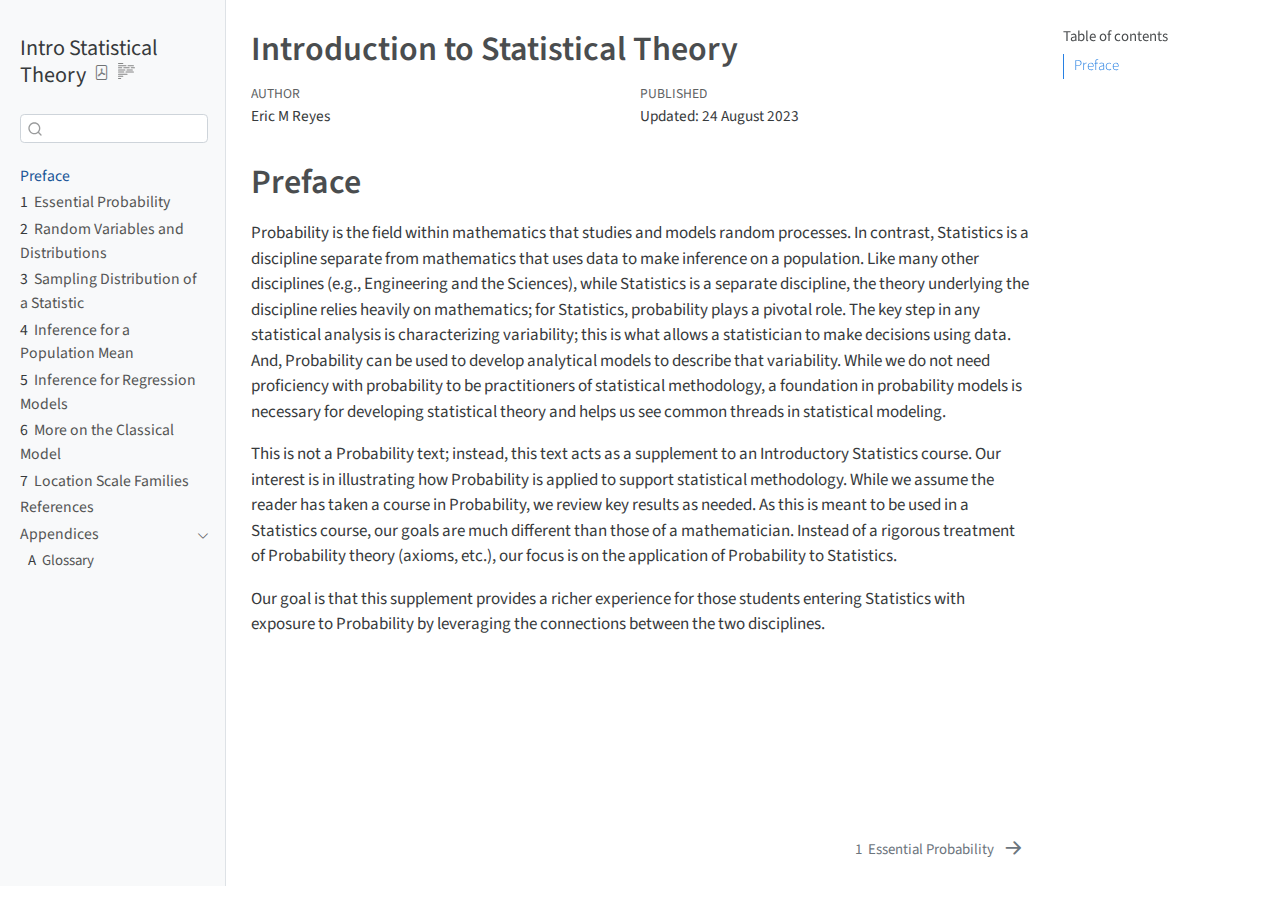
==== docs/index.html @ 57e99fab "Initial commit" ====
<!DOCTYPE html>
<html xmlns="http://www.w3.org/1999/xhtml" lang="en" xml:lang="en"><head>

<meta charset="utf-8">
<meta name="generator" content="quarto-1.3.353">

<meta name="viewport" content="width=device-width, initial-scale=1.0, user-scalable=yes">

<meta name="author" content="Eric M Reyes">

<title>Introduction to Statistical Theory</title>
<style>
code{white-space: pre-wrap;}
span.smallcaps{font-variant: small-caps;}
div.columns{display: flex; gap: min(4vw, 1.5em);}
div.column{flex: auto; overflow-x: auto;}
div.hanging-indent{margin-left: 1.5em; text-indent: -1.5em;}
ul.task-list{list-style: none;}
ul.task-list li input[type="checkbox"] {
  width: 0.8em;
  margin: 0 0.8em 0.2em -1em; /* quarto-specific, see https://github.com/quarto-dev/quarto-cli/issues/4556 */ 
  vertical-align: middle;
}
</style>


<script src="site_libs/quarto-nav/quarto-nav.js"></script>
<script src="site_libs/quarto-nav/headroom.min.js"></script>
<script src="site_libs/clipboard/clipboard.min.js"></script>
<script src="site_libs/quarto-search/autocomplete.umd.js"></script>
<script src="site_libs/quarto-search/fuse.min.js"></script>
<script src="site_libs/quarto-search/quarto-search.js"></script>
<meta name="quarto:offset" content="./">
<link href="./01-fundamentals.html" rel="next">
<script src="site_libs/quarto-html/quarto.js"></script>
<script src="site_libs/quarto-html/popper.min.js"></script>
<script src="site_libs/quarto-html/tippy.umd.min.js"></script>
<script src="site_libs/quarto-html/anchor.min.js"></script>
<link href="site_libs/quarto-html/tippy.css" rel="stylesheet">
<link href="site_libs/quarto-html/quarto-syntax-highlighting.css" rel="stylesheet" id="quarto-text-highlighting-styles">
<script src="site_libs/bootstrap/bootstrap.min.js"></script>
<link href="site_libs/bootstrap/bootstrap-icons.css" rel="stylesheet">
<link href="site_libs/bootstrap/bootstrap.min.css" rel="stylesheet" id="quarto-bootstrap" data-mode="light">
<script id="quarto-search-options" type="application/json">{
  "location": "sidebar",
  "copy-button": false,
  "collapse-after": 3,
  "panel-placement": "start",
  "type": "textbox",
  "limit": 20,
  "language": {
    "search-no-results-text": "No results",
    "search-matching-documents-text": "matching documents",
    "search-copy-link-title": "Copy link to search",
    "search-hide-matches-text": "Hide additional matches",
    "search-more-match-text": "more match in this document",
    "search-more-matches-text": "more matches in this document",
    "search-clear-button-title": "Clear",
    "search-detached-cancel-button-title": "Cancel",
    "search-submit-button-title": "Submit"
  }
}</script>


<link rel="stylesheet" href="mystyles.css">
</head>

<body class="nav-sidebar docked">

<div id="quarto-search-results"></div>
  <header id="quarto-header" class="headroom fixed-top">
  <nav class="quarto-secondary-nav">
    <div class="container-fluid d-flex">
      <button type="button" class="quarto-btn-toggle btn" data-bs-toggle="collapse" data-bs-target="#quarto-sidebar,#quarto-sidebar-glass" aria-controls="quarto-sidebar" aria-expanded="false" aria-label="Toggle sidebar navigation" onclick="if (window.quartoToggleHeadroom) { window.quartoToggleHeadroom(); }">
        <i class="bi bi-layout-text-sidebar-reverse"></i>
      </button>
      <nav class="quarto-page-breadcrumbs" aria-label="breadcrumb"><ol class="breadcrumb"><li class="breadcrumb-item"><a href="./index.html">Preface</a></li></ol></nav>
      <a class="flex-grow-1" role="button" data-bs-toggle="collapse" data-bs-target="#quarto-sidebar,#quarto-sidebar-glass" aria-controls="quarto-sidebar" aria-expanded="false" aria-label="Toggle sidebar navigation" onclick="if (window.quartoToggleHeadroom) { window.quartoToggleHeadroom(); }">      
      </a>
      <button type="button" class="btn quarto-search-button" aria-label="Search" onclick="window.quartoOpenSearch();">
        <i class="bi bi-search"></i>
      </button>
    </div>
  </nav>
</header>
<!-- content -->
<div id="quarto-content" class="quarto-container page-columns page-rows-contents page-layout-article">
<!-- sidebar -->
  <nav id="quarto-sidebar" class="sidebar collapse collapse-horizontal sidebar-navigation docked overflow-auto">
    <div class="pt-lg-2 mt-2 text-left sidebar-header">
    <div class="sidebar-title mb-0 py-0">
      <a href="./">Intro Statistical Theory</a> 
        <div class="sidebar-tools-main">
    <a href="./ma382-text.pdf" title="Download PDF" class="quarto-navigation-tool px-1" aria-label="Download PDF"><i class="bi bi-file-pdf"></i></a>
  <a href="" class="quarto-reader-toggle quarto-navigation-tool px-1" onclick="window.quartoToggleReader(); return false;" title="Toggle reader mode">
  <div class="quarto-reader-toggle-btn">
  <i class="bi"></i>
  </div>
</a>
</div>
    </div>
      </div>
        <div class="mt-2 flex-shrink-0 align-items-center">
        <div class="sidebar-search">
        <div id="quarto-search" class="" title="Search"></div>
        </div>
        </div>
    <div class="sidebar-menu-container"> 
    <ul class="list-unstyled mt-1">
        <li class="sidebar-item">
  <div class="sidebar-item-container"> 
  <a href="./index.html" class="sidebar-item-text sidebar-link active">
 <span class="menu-text">Preface</span></a>
  </div>
</li>
        <li class="sidebar-item">
  <div class="sidebar-item-container"> 
  <a href="./01-fundamentals.html" class="sidebar-item-text sidebar-link">
 <span class="menu-text"><span class="chapter-number">1</span>&nbsp; <span class="chapter-title">Essential Probability</span></span></a>
  </div>
</li>
        <li class="sidebar-item">
  <div class="sidebar-item-container"> 
  <a href="./02-randomvariables.html" class="sidebar-item-text sidebar-link">
 <span class="menu-text"><span class="chapter-number">2</span>&nbsp; <span class="chapter-title">Random Variables and Distributions</span></span></a>
  </div>
</li>
        <li class="sidebar-item">
  <div class="sidebar-item-container"> 
  <a href="./03-samplingdistributions.html" class="sidebar-item-text sidebar-link">
 <span class="menu-text"><span class="chapter-number">3</span>&nbsp; <span class="chapter-title">Sampling Distribution of a Statistic</span></span></a>
  </div>
</li>
        <li class="sidebar-item">
  <div class="sidebar-item-container"> 
  <a href="./04-inference.html" class="sidebar-item-text sidebar-link">
 <span class="menu-text"><span class="chapter-number">4</span>&nbsp; <span class="chapter-title">Inference for a Population Mean</span></span></a>
  </div>
</li>
        <li class="sidebar-item">
  <div class="sidebar-item-container"> 
  <a href="./05-regression.html" class="sidebar-item-text sidebar-link">
 <span class="menu-text"><span class="chapter-number">5</span>&nbsp; <span class="chapter-title">Inference for Regression Models</span></span></a>
  </div>
</li>
        <li class="sidebar-item">
  <div class="sidebar-item-container"> 
  <a href="./06-normality.html" class="sidebar-item-text sidebar-link">
 <span class="menu-text"><span class="chapter-number">6</span>&nbsp; <span class="chapter-title">More on the Classical Model</span></span></a>
  </div>
</li>
        <li class="sidebar-item">
  <div class="sidebar-item-container"> 
  <a href="./07-location-scale.html" class="sidebar-item-text sidebar-link">
 <span class="menu-text"><span class="chapter-number">7</span>&nbsp; <span class="chapter-title">Location Scale Families</span></span></a>
  </div>
</li>
        <li class="sidebar-item">
  <div class="sidebar-item-container"> 
  <a href="./references.html" class="sidebar-item-text sidebar-link">
 <span class="menu-text">References</span></a>
  </div>
</li>
        <li class="sidebar-item sidebar-item-section">
      <div class="sidebar-item-container"> 
            <a class="sidebar-item-text sidebar-link text-start" data-bs-toggle="collapse" data-bs-target="#quarto-sidebar-section-1" aria-expanded="true">
 <span class="menu-text">Appendices</span></a>
          <a class="sidebar-item-toggle text-start" data-bs-toggle="collapse" data-bs-target="#quarto-sidebar-section-1" aria-expanded="true" aria-label="Toggle section">
            <i class="bi bi-chevron-right ms-2"></i>
          </a> 
      </div>
      <ul id="quarto-sidebar-section-1" class="collapse list-unstyled sidebar-section depth1 show">  
          <li class="sidebar-item">
  <div class="sidebar-item-container"> 
  <a href="./app-glossary.html" class="sidebar-item-text sidebar-link">
 <span class="menu-text"><span class="chapter-number">A</span>&nbsp; <span class="chapter-title">Glossary</span></span></a>
  </div>
</li>
      </ul>
  </li>
    </ul>
    </div>
</nav>
<div id="quarto-sidebar-glass" data-bs-toggle="collapse" data-bs-target="#quarto-sidebar,#quarto-sidebar-glass"></div>
<!-- margin-sidebar -->
    <div id="quarto-margin-sidebar" class="sidebar margin-sidebar">
        <nav id="TOC" role="doc-toc" class="toc-active">
    <h2 id="toc-title">Table of contents</h2>
   
  <ul>
  <li><a href="#preface" id="toc-preface" class="nav-link active" data-scroll-target="#preface">Preface</a></li>
  </ul>
</nav>
    </div>
<!-- main -->
<main class="content" id="quarto-document-content">

<header id="title-block-header" class="quarto-title-block default">
<div class="quarto-title">
<h1 class="title">Introduction to Statistical Theory</h1>
</div>



<div class="quarto-title-meta">

    <div>
    <div class="quarto-title-meta-heading">Author</div>
    <div class="quarto-title-meta-contents">
             <p>Eric M Reyes </p>
          </div>
  </div>
    
    <div>
    <div class="quarto-title-meta-heading">Published</div>
    <div class="quarto-title-meta-contents">
      <p class="date">Updated: 24 August 2023</p>
    </div>
  </div>
  
    
  </div>
  

</header>

<section id="preface" class="level1 unnumbered">
<h1 class="unnumbered">Preface</h1>
<p>Probability is the field within mathematics that studies and models random processes. In contrast, Statistics is a discipline separate from mathematics that uses data to make inference on a population. Like many other disciplines (e.g., Engineering and the Sciences), while Statistics is a separate discipline, the theory underlying the discipline relies heavily on mathematics; for Statistics, probability plays a pivotal role. The key step in any statistical analysis is characterizing variability; this is what allows a statistician to make decisions using data. And, Probability can be used to develop analytical models to describe that variability. While we do not need proficiency with probability to be practitioners of statistical methodology, a foundation in probability models is necessary for developing statistical theory and helps us see common threads in statistical modeling.</p>
<p>This is not a Probability text; instead, this text acts as a supplement to an Introductory Statistics course. Our interest is in illustrating how Probability is applied to support statistical methodology. While we assume the reader has taken a course in Probability, we review key results as needed. As this is meant to be used in a Statistics course, our goals are much different than those of a mathematician. Instead of a rigorous treatment of Probability theory (axioms, etc.), our focus is on the application of Probability to Statistics.</p>
<p>Our goal is that this supplement provides a richer experience for those students entering Statistics with exposure to Probability by leveraging the connections between the two disciplines.</p>


</section>

</main> <!-- /main -->
<script id="quarto-html-after-body" type="application/javascript">
window.document.addEventListener("DOMContentLoaded", function (event) {
  const toggleBodyColorMode = (bsSheetEl) => {
    const mode = bsSheetEl.getAttribute("data-mode");
    const bodyEl = window.document.querySelector("body");
    if (mode === "dark") {
      bodyEl.classList.add("quarto-dark");
      bodyEl.classList.remove("quarto-light");
    } else {
      bodyEl.classList.add("quarto-light");
      bodyEl.classList.remove("quarto-dark");
    }
  }
  const toggleBodyColorPrimary = () => {
    const bsSheetEl = window.document.querySelector("link#quarto-bootstrap");
    if (bsSheetEl) {
      toggleBodyColorMode(bsSheetEl);
    }
  }
  toggleBodyColorPrimary();  
  const icon = "";
  const anchorJS = new window.AnchorJS();
  anchorJS.options = {
    placement: 'right',
    icon: icon
  };
  anchorJS.add('.anchored');
  const isCodeAnnotation = (el) => {
    for (const clz of el.classList) {
      if (clz.startsWith('code-annotation-')) {                     
        return true;
      }
    }
    return false;
  }
  const clipboard = new window.ClipboardJS('.code-copy-button', {
    text: function(trigger) {
      const codeEl = trigger.previousElementSibling.cloneNode(true);
      for (const childEl of codeEl.children) {
        if (isCodeAnnotation(childEl)) {
          childEl.remove();
        }
      }
      return codeEl.innerText;
    }
  });
  clipboard.on('success', function(e) {
    // button target
    const button = e.trigger;
    // don't keep focus
    button.blur();
    // flash "checked"
    button.classList.add('code-copy-button-checked');
    var currentTitle = button.getAttribute("title");
    button.setAttribute("title", "Copied!");
    let tooltip;
    if (window.bootstrap) {
      button.setAttribute("data-bs-toggle", "tooltip");
      button.setAttribute("data-bs-placement", "left");
      button.setAttribute("data-bs-title", "Copied!");
      tooltip = new bootstrap.Tooltip(button, 
        { trigger: "manual", 
          customClass: "code-copy-button-tooltip",
          offset: [0, -8]});
      tooltip.show();    
    }
    setTimeout(function() {
      if (tooltip) {
        tooltip.hide();
        button.removeAttribute("data-bs-title");
        button.removeAttribute("data-bs-toggle");
        button.removeAttribute("data-bs-placement");
      }
      button.setAttribute("title", currentTitle);
      button.classList.remove('code-copy-button-checked');
    }, 1000);
    // clear code selection
    e.clearSelection();
  });
  function tippyHover(el, contentFn) {
    const config = {
      allowHTML: true,
      content: contentFn,
      maxWidth: 500,
      delay: 100,
      arrow: false,
      appendTo: function(el) {
          return el.parentElement;
      },
      interactive: true,
      interactiveBorder: 10,
      theme: 'quarto',
      placement: 'bottom-start'
    };
    window.tippy(el, config); 
  }
  const noterefs = window.document.querySelectorAll('a[role="doc-noteref"]');
  for (var i=0; i<noterefs.length; i++) {
    const ref = noterefs[i];
    tippyHover(ref, function() {
      // use id or data attribute instead here
      let href = ref.getAttribute('data-footnote-href') || ref.getAttribute('href');
      try { href = new URL(href).hash; } catch {}
      const id = href.replace(/^#\/?/, "");
      const note = window.document.getElementById(id);
      return note.innerHTML;
    });
  }
      let selectedAnnoteEl;
      const selectorForAnnotation = ( cell, annotation) => {
        let cellAttr = 'data-code-cell="' + cell + '"';
        let lineAttr = 'data-code-annotation="' +  annotation + '"';
        const selector = 'span[' + cellAttr + '][' + lineAttr + ']';
        return selector;
      }
      const selectCodeLines = (annoteEl) => {
        const doc = window.document;
        const targetCell = annoteEl.getAttribute("data-target-cell");
        const targetAnnotation = annoteEl.getAttribute("data-target-annotation");
        const annoteSpan = window.document.querySelector(selectorForAnnotation(targetCell, targetAnnotation));
        const lines = annoteSpan.getAttribute("data-code-lines").split(",");
        const lineIds = lines.map((line) => {
          return targetCell + "-" + line;
        })
        let top = null;
        let height = null;
        let parent = null;
        if (lineIds.length > 0) {
            //compute the position of the single el (top and bottom and make a div)
            const el = window.document.getElementById(lineIds[0]);
            top = el.offsetTop;
            height = el.offsetHeight;
            parent = el.parentElement.parentElement;
          if (lineIds.length > 1) {
            const lastEl = window.document.getElementById(lineIds[lineIds.length - 1]);
            const bottom = lastEl.offsetTop + lastEl.offsetHeight;
            height = bottom - top;
          }
          if (top !== null && height !== null && parent !== null) {
            // cook up a div (if necessary) and position it 
            let div = window.document.getElementById("code-annotation-line-highlight");
            if (div === null) {
              div = window.document.createElement("div");
              div.setAttribute("id", "code-annotation-line-highlight");
              div.style.position = 'absolute';
              parent.appendChild(div);
            }
            div.style.top = top - 2 + "px";
            div.style.height = height + 4 + "px";
            let gutterDiv = window.document.getElementById("code-annotation-line-highlight-gutter");
            if (gutterDiv === null) {
              gutterDiv = window.document.createElement("div");
              gutterDiv.setAttribute("id", "code-annotation-line-highlight-gutter");
              gutterDiv.style.position = 'absolute';
              const codeCell = window.document.getElementById(targetCell);
              const gutter = codeCell.querySelector('.code-annotation-gutter');
              gutter.appendChild(gutterDiv);
            }
            gutterDiv.style.top = top - 2 + "px";
            gutterDiv.style.height = height + 4 + "px";
          }
          selectedAnnoteEl = annoteEl;
        }
      };
      const unselectCodeLines = () => {
        const elementsIds = ["code-annotation-line-highlight", "code-annotation-line-highlight-gutter"];
        elementsIds.forEach((elId) => {
          const div = window.document.getElementById(elId);
          if (div) {
            div.remove();
          }
        });
        selectedAnnoteEl = undefined;
      };
      // Attach click handler to the DT
      const annoteDls = window.document.querySelectorAll('dt[data-target-cell]');
      for (const annoteDlNode of annoteDls) {
        annoteDlNode.addEventListener('click', (event) => {
          const clickedEl = event.target;
          if (clickedEl !== selectedAnnoteEl) {
            unselectCodeLines();
            const activeEl = window.document.querySelector('dt[data-target-cell].code-annotation-active');
            if (activeEl) {
              activeEl.classList.remove('code-annotation-active');
            }
            selectCodeLines(clickedEl);
            clickedEl.classList.add('code-annotation-active');
          } else {
            // Unselect the line
            unselectCodeLines();
            clickedEl.classList.remove('code-annotation-active');
          }
        });
      }
  const findCites = (el) => {
    const parentEl = el.parentElement;
    if (parentEl) {
      const cites = parentEl.dataset.cites;
      if (cites) {
        return {
          el,
          cites: cites.split(' ')
        };
      } else {
        return findCites(el.parentElement)
      }
    } else {
      return undefined;
    }
  };
  var bibliorefs = window.document.querySelectorAll('a[role="doc-biblioref"]');
  for (var i=0; i<bibliorefs.length; i++) {
    const ref = bibliorefs[i];
    const citeInfo = findCites(ref);
    if (citeInfo) {
      tippyHover(citeInfo.el, function() {
        var popup = window.document.createElement('div');
        citeInfo.cites.forEach(function(cite) {
          var citeDiv = window.document.createElement('div');
          citeDiv.classList.add('hanging-indent');
          citeDiv.classList.add('csl-entry');
          var biblioDiv = window.document.getElementById('ref-' + cite);
          if (biblioDiv) {
            citeDiv.innerHTML = biblioDiv.innerHTML;
          }
          popup.appendChild(citeDiv);
        });
        return popup.innerHTML;
      });
    }
  }
});
</script>
<nav class="page-navigation">
  <div class="nav-page nav-page-previous">
  </div>
  <div class="nav-page nav-page-next">
      <a href="./01-fundamentals.html" class="pagination-link">
        <span class="nav-page-text"><span class="chapter-number">1</span>&nbsp; <span class="chapter-title">Essential Probability</span></span> <i class="bi bi-arrow-right-short"></i>
      </a>
  </div>
</nav>
</div> <!-- /content -->



</body></html>
---- docs/site_libs/quarto-html/tippy.css ----
.tippy-box[data-animation=fade][data-state=hidden]{opacity:0}[data-tippy-root]{max-width:calc(100vw - 10px)}.tippy-box{position:relative;background-color:#333;color:#fff;border-radius:4px;font-size:14px;line-height:1.4;white-space:normal;outline:0;transition-property:transform,visibility,opacity}.tippy-box[data-placement^=top]>.tippy-arrow{bottom:0}.tippy-box[data-placement^=top]>.tippy-arrow:before{bottom:-7px;left:0;border-width:8px 8px 0;border-top-color:initial;transform-origin:center top}.tippy-box[data-placement^=bottom]>.tippy-arrow{top:0}.tippy-box[data-placement^=bottom]>.tippy-arrow:before{top:-7px;left:0;border-width:0 8px 8px;border-bottom-color:initial;transform-origin:center bottom}.tippy-box[data-placement^=left]>.tippy-arrow{right:0}.tippy-box[data-placement^=left]>.tippy-arrow:before{border-width:8px 0 8px 8px;border-left-color:initial;right:-7px;transform-origin:center left}.tippy-box[data-placement^=right]>.tippy-arrow{left:0}.tippy-box[data-placement^=right]>.tippy-arrow:before{left:-7px;border-width:8px 8px 8px 0;border-right-color:initial;transform-origin:center right}.tippy-box[data-inertia][data-state=visible]{transition-timing-function:cubic-bezier(.54,1.5,.38,1.11)}.tippy-arrow{width:16px;height:16px;color:#333}.tippy-arrow:before{content:"";position:absolute;border-color:transparent;border-style:solid}.tippy-content{position:relative;padding:5px 9px;z-index:1}
---- docs/site_libs/quarto-html/quarto-syntax-highlighting.css ----
/* quarto syntax highlight colors */
:root {
  --quarto-hl-ot-color: #003B4F;
  --quarto-hl-at-color: #657422;
  --quarto-hl-ss-color: #20794D;
  --quarto-hl-an-color: #5E5E5E;
  --quarto-hl-fu-color: #4758AB;
  --quarto-hl-st-color: #20794D;
  --quarto-hl-cf-color: #003B4F;
  --quarto-hl-op-color: #5E5E5E;
  --quarto-hl-er-color: #AD0000;
  --quarto-hl-bn-color: #AD0000;
  --quarto-hl-al-color: #AD0000;
  --quarto-hl-va-color: #111111;
  --quarto-hl-bu-color: inherit;
  --quarto-hl-ex-color: inherit;
  --quarto-hl-pp-color: #AD0000;
  --quarto-hl-in-color: #5E5E5E;
  --quarto-hl-vs-color: #20794D;
  --quarto-hl-wa-color: #5E5E5E;
  --quarto-hl-do-color: #5E5E5E;
  --quarto-hl-im-color: #00769E;
  --quarto-hl-ch-color: #20794D;
  --quarto-hl-dt-color: #AD0000;
  --quarto-hl-fl-color: #AD0000;
  --quarto-hl-co-color: #5E5E5E;
  --quarto-hl-cv-color: #5E5E5E;
  --quarto-hl-cn-color: #8f5902;
  --quarto-hl-sc-color: #5E5E5E;
  --quarto-hl-dv-color: #AD0000;
  --quarto-hl-kw-color: #003B4F;
}

/* other quarto variables */
:root {
  --quarto-font-monospace: SFMono-Regular, Menlo, Monaco, Consolas, "Liberation Mono", "Courier New", monospace;
}

pre > code.sourceCode > span {
  color: #003B4F;
}

code span {
  color: #003B4F;
}

code.sourceCode > span {
  color: #003B4F;
}

div.sourceCode,
div.sourceCode pre.sourceCode {
  color: #003B4F;
}

code span.ot {
  color: #003B4F;
  font-style: inherit;
}

code span.at {
  color: #657422;
  font-style: inherit;
}

code span.ss {
  color: #20794D;
  font-style: inherit;
}

code span.an {
  color: #5E5E5E;
  font-style: inherit;
}

code span.fu {
  color: #4758AB;
  font-style: inherit;
}

code span.st {
  color: #20794D;
  font-style: inherit;
}

code span.cf {
  color: #003B4F;
  font-style: inherit;
}

code span.op {
  color: #5E5E5E;
  font-style: inherit;
}

code span.er {
  color: #AD0000;
  font-style: inherit;
}

code span.bn {
  color: #AD0000;
  font-style: inherit;
}

code span.al {
  color: #AD0000;
  font-style: inherit;
}

code span.va {
  color: #111111;
  font-style: inherit;
}

code span.bu {
  font-style: inherit;
}

code span.ex {
  font-style: inherit;
}

code span.pp {
  color: #AD0000;
  font-style: inherit;
}

code span.in {
  color: #5E5E5E;
  font-style: inherit;
}

code span.vs {
  color: #20794D;
  font-style: inherit;
}

code span.wa {
  color: #5E5E5E;
  font-style: italic;
}

code span.do {
  color: #5E5E5E;
  font-style: italic;
}

code span.im {
  color: #00769E;
  font-style: inherit;
}

code span.ch {
  color: #20794D;
  font-style: inherit;
}

code span.dt {
  color: #AD0000;
  font-style: inherit;
}

code span.fl {
  color: #AD0000;
  font-style: inherit;
}

code span.co {
  color: #5E5E5E;
  font-style: inherit;
}

code span.cv {
  color: #5E5E5E;
  font-style: italic;
}

code span.cn {
  color: #8f5902;
  font-style: inherit;
}

code span.sc {
  color: #5E5E5E;
  font-style: inherit;
}

code span.dv {
  color: #AD0000;
  font-style: inherit;
}

code span.kw {
  color: #003B4F;
  font-style: inherit;
}

.prevent-inlining {
  content: "</";
}

/*# sourceMappingURL=debc5d5d77c3f9108843748ff7464032.css.map */
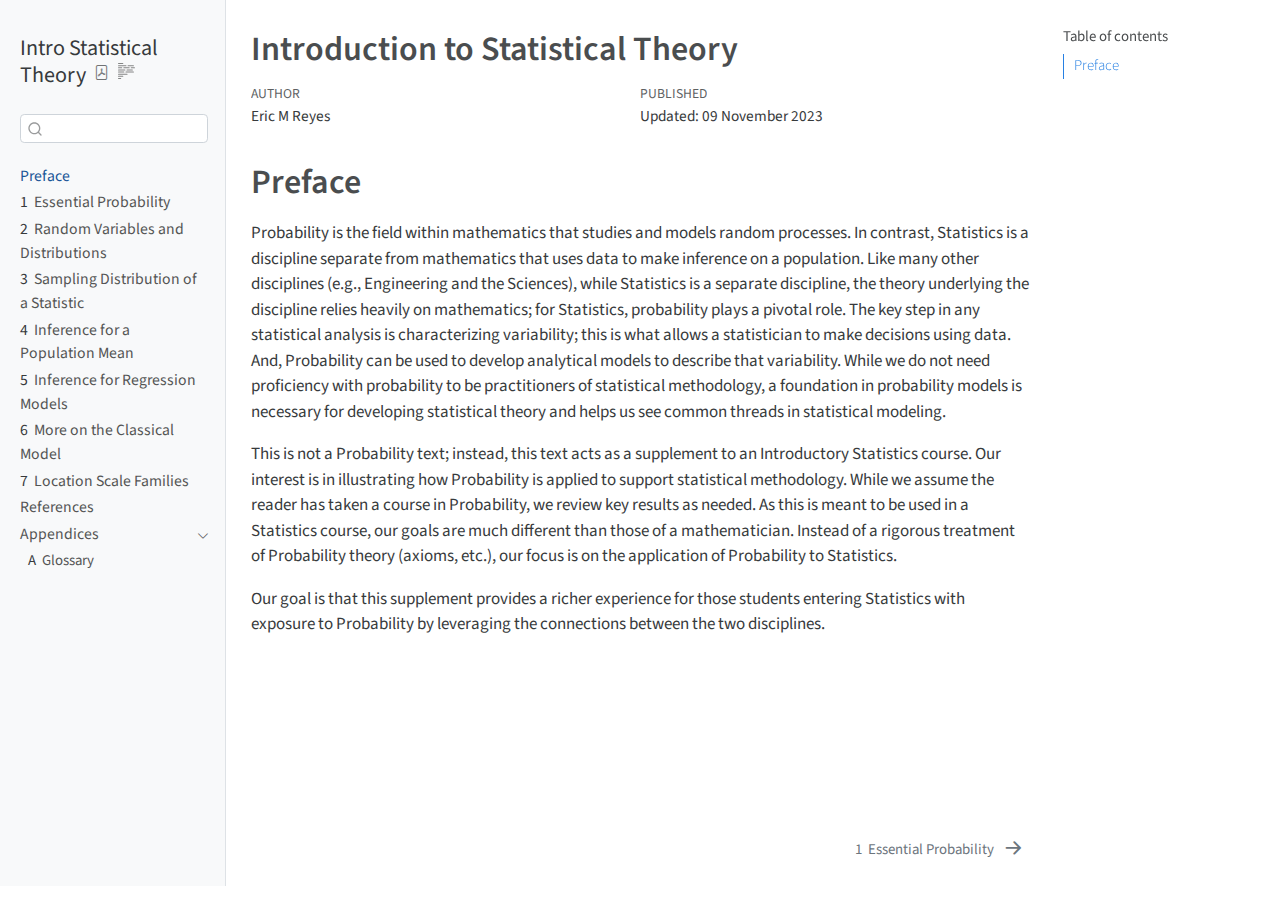
==== commit 3b5c2a62: "Update t-distribution" ====
--- a/docs/index.html
+++ b/docs/index.html
@@ -2,7 +2,7 @@
 <html xmlns="http://www.w3.org/1999/xhtml" lang="en" xml:lang="en"><head>
 
 <meta charset="utf-8">
-<meta name="generator" content="quarto-1.3.353">
+<meta name="generator" content="quarto-1.3.433">
 
 <meta name="viewport" content="width=device-width, initial-scale=1.0, user-scalable=yes">
 
@@ -57,7 +57,8 @@
     "search-more-matches-text": "more matches in this document",
     "search-clear-button-title": "Clear",
     "search-detached-cancel-button-title": "Cancel",
-    "search-submit-button-title": "Submit"
+    "search-submit-button-title": "Submit",
+    "search-label": "Search"
   }
 }</script>
 
@@ -77,7 +78,7 @@
       <nav class="quarto-page-breadcrumbs" aria-label="breadcrumb"><ol class="breadcrumb"><li class="breadcrumb-item"><a href="./index.html">Preface</a></li></ol></nav>
       <a class="flex-grow-1" role="button" data-bs-toggle="collapse" data-bs-target="#quarto-sidebar,#quarto-sidebar-glass" aria-controls="quarto-sidebar" aria-expanded="false" aria-label="Toggle sidebar navigation" onclick="if (window.quartoToggleHeadroom) { window.quartoToggleHeadroom(); }">      
       </a>
-      <button type="button" class="btn quarto-search-button" aria-label="Search" onclick="window.quartoOpenSearch();">
+      <button type="button" class="btn quarto-search-button" aria-label="" onclick="window.quartoOpenSearch();">
         <i class="bi bi-search"></i>
       </button>
     </div>
@@ -91,7 +92,7 @@
     <div class="sidebar-title mb-0 py-0">
       <a href="./">Intro Statistical Theory</a> 
         <div class="sidebar-tools-main">
-    <a href="./ma382-text.pdf" title="Download PDF" class="quarto-navigation-tool px-1" aria-label="Download PDF"><i class="bi bi-file-pdf"></i></a>
+    <a href="./ma382-text.pdf" rel="" title="Download PDF" class="quarto-navigation-tool px-1" aria-label="Download PDF"><i class="bi bi-file-pdf"></i></a>
   <a href="" class="quarto-reader-toggle quarto-navigation-tool px-1" onclick="window.quartoToggleReader(); return false;" title="Toggle reader mode">
   <div class="quarto-reader-toggle-btn">
   <i class="bi"></i>
@@ -214,7 +215,7 @@
     <div>
     <div class="quarto-title-meta-heading">Published</div>
     <div class="quarto-title-meta-contents">
-      <p class="date">Updated: 24 August 2023</p>
+      <p class="date">Updated: 09 November 2023</p>
     </div>
   </div>
   
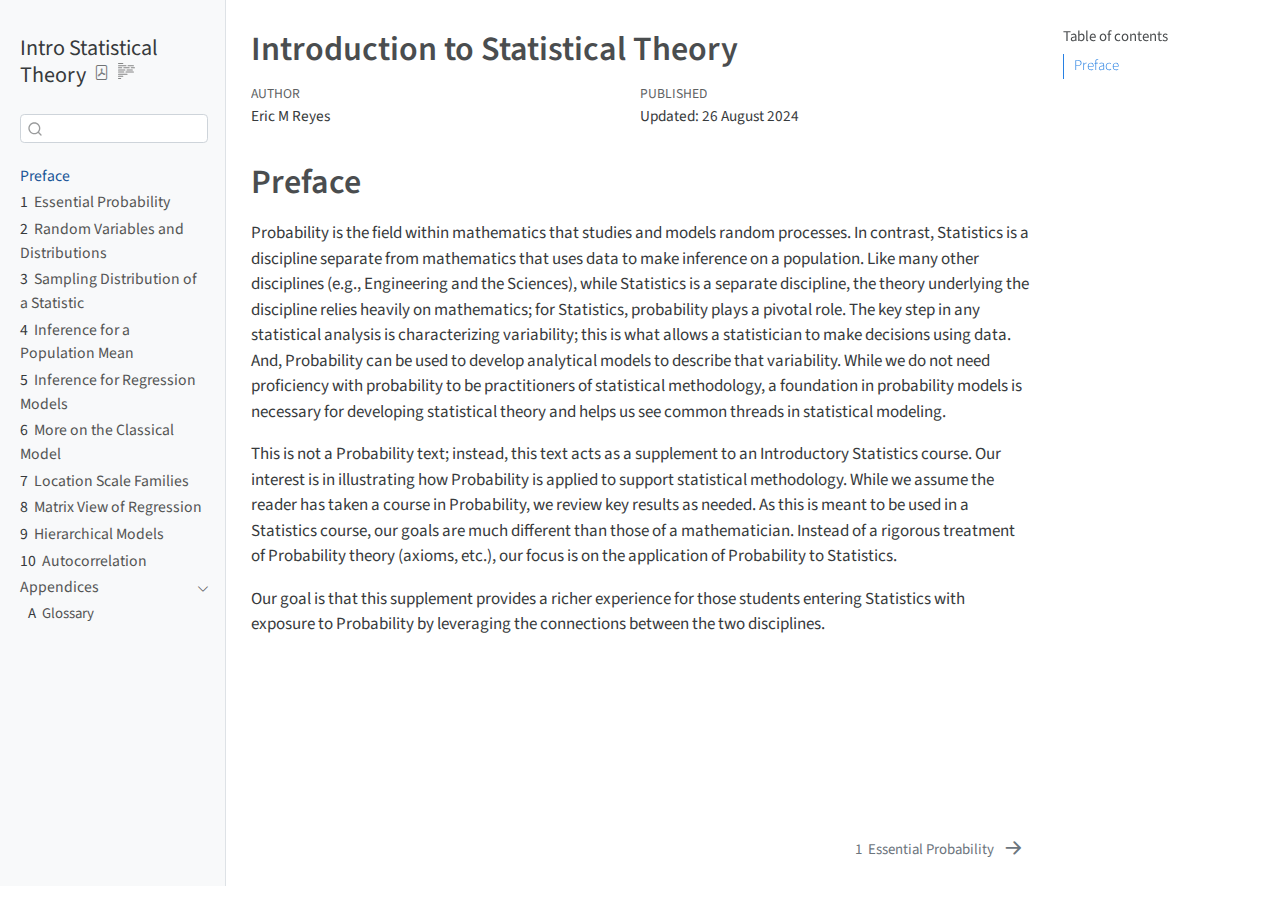
==== commit 54a3cdcd: "Add additional chapters" ====
--- a/docs/index.html
+++ b/docs/index.html
@@ -2,7 +2,7 @@
 <html xmlns="http://www.w3.org/1999/xhtml" lang="en" xml:lang="en"><head>
 
 <meta charset="utf-8">
-<meta name="generator" content="quarto-1.3.433">
+<meta name="generator" content="quarto-1.4.555">
 
 <meta name="viewport" content="width=device-width, initial-scale=1.0, user-scalable=yes">
 
@@ -47,7 +47,13 @@
   "collapse-after": 3,
   "panel-placement": "start",
   "type": "textbox",
-  "limit": 20,
+  "limit": 50,
+  "keyboard-shortcut": [
+    "f",
+    "/",
+    "s"
+  ],
+  "show-item-context": false,
   "language": {
     "search-no-results-text": "No results",
     "search-matching-documents-text": "matching documents",
@@ -56,6 +62,7 @@
     "search-more-match-text": "more match in this document",
     "search-more-matches-text": "more matches in this document",
     "search-clear-button-title": "Clear",
+    "search-text-placeholder": "",
     "search-detached-cancel-button-title": "Cancel",
     "search-submit-button-title": "Submit",
     "search-label": "Search"
@@ -72,12 +79,12 @@
   <header id="quarto-header" class="headroom fixed-top">
   <nav class="quarto-secondary-nav">
     <div class="container-fluid d-flex">
-      <button type="button" class="quarto-btn-toggle btn" data-bs-toggle="collapse" data-bs-target="#quarto-sidebar,#quarto-sidebar-glass" aria-controls="quarto-sidebar" aria-expanded="false" aria-label="Toggle sidebar navigation" onclick="if (window.quartoToggleHeadroom) { window.quartoToggleHeadroom(); }">
+      <button type="button" class="quarto-btn-toggle btn" data-bs-toggle="collapse" data-bs-target=".quarto-sidebar-collapse-item" aria-controls="quarto-sidebar" aria-expanded="false" aria-label="Toggle sidebar navigation" onclick="if (window.quartoToggleHeadroom) { window.quartoToggleHeadroom(); }">
         <i class="bi bi-layout-text-sidebar-reverse"></i>
       </button>
-      <nav class="quarto-page-breadcrumbs" aria-label="breadcrumb"><ol class="breadcrumb"><li class="breadcrumb-item"><a href="./index.html">Preface</a></li></ol></nav>
-      <a class="flex-grow-1" role="button" data-bs-toggle="collapse" data-bs-target="#quarto-sidebar,#quarto-sidebar-glass" aria-controls="quarto-sidebar" aria-expanded="false" aria-label="Toggle sidebar navigation" onclick="if (window.quartoToggleHeadroom) { window.quartoToggleHeadroom(); }">      
-      </a>
+        <nav class="quarto-page-breadcrumbs" aria-label="breadcrumb"><ol class="breadcrumb"><li class="breadcrumb-item"><a href="./index.html">Preface</a></li></ol></nav>
+        <a class="flex-grow-1" role="button" data-bs-toggle="collapse" data-bs-target=".quarto-sidebar-collapse-item" aria-controls="quarto-sidebar" aria-expanded="false" aria-label="Toggle sidebar navigation" onclick="if (window.quartoToggleHeadroom) { window.quartoToggleHeadroom(); }">      
+        </a>
       <button type="button" class="btn quarto-search-button" aria-label="" onclick="window.quartoOpenSearch();">
         <i class="bi bi-search"></i>
       </button>
@@ -87,12 +94,12 @@
 <!-- content -->
 <div id="quarto-content" class="quarto-container page-columns page-rows-contents page-layout-article">
 <!-- sidebar -->
-  <nav id="quarto-sidebar" class="sidebar collapse collapse-horizontal sidebar-navigation docked overflow-auto">
+  <nav id="quarto-sidebar" class="sidebar collapse collapse-horizontal quarto-sidebar-collapse-item sidebar-navigation docked overflow-auto">
     <div class="pt-lg-2 mt-2 text-left sidebar-header">
     <div class="sidebar-title mb-0 py-0">
       <a href="./">Intro Statistical Theory</a> 
         <div class="sidebar-tools-main">
-    <a href="./ma382-text.pdf" rel="" title="Download PDF" class="quarto-navigation-tool px-1" aria-label="Download PDF"><i class="bi bi-file-pdf"></i></a>
+    <a href="./ma382-text.pdf" title="Download PDF" class="quarto-navigation-tool px-1" aria-label="Download PDF"><i class="bi bi-file-pdf"></i></a>
   <a href="" class="quarto-reader-toggle quarto-navigation-tool px-1" onclick="window.quartoToggleReader(); return false;" title="Toggle reader mode">
   <div class="quarto-reader-toggle-btn">
   <i class="bi"></i>
@@ -158,8 +165,20 @@
 </li>
         <li class="sidebar-item">
   <div class="sidebar-item-container"> 
-  <a href="./references.html" class="sidebar-item-text sidebar-link">
- <span class="menu-text">References</span></a>
+  <a href="./08-matrix.html" class="sidebar-item-text sidebar-link">
+ <span class="menu-text"><span class="chapter-number">8</span>&nbsp; <span class="chapter-title">Matrix View of Regression</span></span></a>
+  </div>
+</li>
+        <li class="sidebar-item">
+  <div class="sidebar-item-container"> 
+  <a href="./09-hierarchical-models.html" class="sidebar-item-text sidebar-link">
+ <span class="menu-text"><span class="chapter-number">9</span>&nbsp; <span class="chapter-title">Hierarchical Models</span></span></a>
+  </div>
+</li>
+        <li class="sidebar-item">
+  <div class="sidebar-item-container"> 
+  <a href="./10-autocorrelation.html" class="sidebar-item-text sidebar-link">
+ <span class="menu-text"><span class="chapter-number">10</span>&nbsp; <span class="chapter-title">Autocorrelation</span></span></a>
   </div>
 </li>
         <li class="sidebar-item sidebar-item-section">
@@ -182,7 +201,7 @@
     </ul>
     </div>
 </nav>
-<div id="quarto-sidebar-glass" data-bs-toggle="collapse" data-bs-target="#quarto-sidebar,#quarto-sidebar-glass"></div>
+<div id="quarto-sidebar-glass" class="quarto-sidebar-collapse-item" data-bs-toggle="collapse" data-bs-target=".quarto-sidebar-collapse-item"></div>
 <!-- margin-sidebar -->
     <div id="quarto-margin-sidebar" class="sidebar margin-sidebar">
         <nav id="TOC" role="doc-toc" class="toc-active">
@@ -215,7 +234,7 @@
     <div>
     <div class="quarto-title-meta-heading">Published</div>
     <div class="quarto-title-meta-contents">
-      <p class="date">Updated: 09 November 2023</p>
+      <p class="date">Updated: 26 August 2024</p>
     </div>
   </div>
   
@@ -223,7 +242,9 @@
   </div>
   
 
+
 </header>
+
 
 <section id="preface" class="level1 unnumbered">
 <h1 class="unnumbered">Preface</h1>
@@ -314,10 +335,27 @@
     // clear code selection
     e.clearSelection();
   });
-  function tippyHover(el, contentFn) {
+    var localhostRegex = new RegExp(/^(?:http|https):\/\/localhost\:?[0-9]*\//);
+    var mailtoRegex = new RegExp(/^mailto:/);
+      var filterRegex = new RegExp('/' + window.location.host + '/');
+    var isInternal = (href) => {
+        return filterRegex.test(href) || localhostRegex.test(href) || mailtoRegex.test(href);
+    }
+    // Inspect non-navigation links and adorn them if external
+ 	var links = window.document.querySelectorAll('a[href]:not(.nav-link):not(.navbar-brand):not(.toc-action):not(.sidebar-link):not(.sidebar-item-toggle):not(.pagination-link):not(.no-external):not([aria-hidden]):not(.dropdown-item):not(.quarto-navigation-tool)');
+    for (var i=0; i<links.length; i++) {
+      const link = links[i];
+      if (!isInternal(link.href)) {
+        // undo the damage that might have been done by quarto-nav.js in the case of
+        // links that we want to consider external
+        if (link.dataset.originalHref !== undefined) {
+          link.href = link.dataset.originalHref;
+        }
+      }
+    }
+  function tippyHover(el, contentFn, onTriggerFn, onUntriggerFn) {
     const config = {
       allowHTML: true,
-      content: contentFn,
       maxWidth: 500,
       delay: 100,
       arrow: false,
@@ -327,8 +365,17 @@
       interactive: true,
       interactiveBorder: 10,
       theme: 'quarto',
-      placement: 'bottom-start'
+      placement: 'bottom-start',
     };
+    if (contentFn) {
+      config.content = contentFn;
+    }
+    if (onTriggerFn) {
+      config.onTrigger = onTriggerFn;
+    }
+    if (onUntriggerFn) {
+      config.onUntrigger = onUntriggerFn;
+    }
     window.tippy(el, config); 
   }
   const noterefs = window.document.querySelectorAll('a[role="doc-noteref"]');
@@ -340,7 +387,130 @@
       try { href = new URL(href).hash; } catch {}
       const id = href.replace(/^#\/?/, "");
       const note = window.document.getElementById(id);
-      return note.innerHTML;
+      if (note) {
+        return note.innerHTML;
+      } else {
+        return "";
+      }
+    });
+  }
+  const xrefs = window.document.querySelectorAll('a.quarto-xref');
+  const processXRef = (id, note) => {
+    // Strip column container classes
+    const stripColumnClz = (el) => {
+      el.classList.remove("page-full", "page-columns");
+      if (el.children) {
+        for (const child of el.children) {
+          stripColumnClz(child);
+        }
+      }
+    }
+    stripColumnClz(note)
+    if (id === null || id.startsWith('sec-')) {
+      // Special case sections, only their first couple elements
+      const container = document.createElement("div");
+      if (note.children && note.children.length > 2) {
+        container.appendChild(note.children[0].cloneNode(true));
+        for (let i = 1; i < note.children.length; i++) {
+          const child = note.children[i];
+          if (child.tagName === "P" && child.innerText === "") {
+            continue;
+          } else {
+            container.appendChild(child.cloneNode(true));
+            break;
+          }
+        }
+        if (window.Quarto?.typesetMath) {
+          window.Quarto.typesetMath(container);
+        }
+        return container.innerHTML
+      } else {
+        if (window.Quarto?.typesetMath) {
+          window.Quarto.typesetMath(note);
+        }
+        return note.innerHTML;
+      }
+    } else {
+      // Remove any anchor links if they are present
+      const anchorLink = note.querySelector('a.anchorjs-link');
+      if (anchorLink) {
+        anchorLink.remove();
+      }
+      if (window.Quarto?.typesetMath) {
+        window.Quarto.typesetMath(note);
+      }
+      // TODO in 1.5, we should make sure this works without a callout special case
+      if (note.classList.contains("callout")) {
+        return note.outerHTML;
+      } else {
+        return note.innerHTML;
+      }
+    }
+  }
+  for (var i=0; i<xrefs.length; i++) {
+    const xref = xrefs[i];
+    tippyHover(xref, undefined, function(instance) {
+      instance.disable();
+      let url = xref.getAttribute('href');
+      let hash = undefined; 
+      if (url.startsWith('#')) {
+        hash = url;
+      } else {
+        try { hash = new URL(url).hash; } catch {}
+      }
+      if (hash) {
+        const id = hash.replace(/^#\/?/, "");
+        const note = window.document.getElementById(id);
+        if (note !== null) {
+          try {
+            const html = processXRef(id, note.cloneNode(true));
+            instance.setContent(html);
+          } finally {
+            instance.enable();
+            instance.show();
+          }
+        } else {
+          // See if we can fetch this
+          fetch(url.split('#')[0])
+          .then(res => res.text())
+          .then(html => {
+            const parser = new DOMParser();
+            const htmlDoc = parser.parseFromString(html, "text/html");
+            const note = htmlDoc.getElementById(id);
+            if (note !== null) {
+              const html = processXRef(id, note);
+              instance.setContent(html);
+            } 
+          }).finally(() => {
+            instance.enable();
+            instance.show();
+          });
+        }
+      } else {
+        // See if we can fetch a full url (with no hash to target)
+        // This is a special case and we should probably do some content thinning / targeting
+        fetch(url)
+        .then(res => res.text())
+        .then(html => {
+          const parser = new DOMParser();
+          const htmlDoc = parser.parseFromString(html, "text/html");
+          const note = htmlDoc.querySelector('main.content');
+          if (note !== null) {
+            // This should only happen for chapter cross references
+            // (since there is no id in the URL)
+            // remove the first header
+            if (note.children.length > 0 && note.children[0].tagName === "HEADER") {
+              note.children[0].remove();
+            }
+            const html = processXRef(null, note);
+            instance.setContent(html);
+          } 
+        }).finally(() => {
+          instance.enable();
+          instance.show();
+        });
+      }
+    }, function(instance) {
     });
   }
       let selectedAnnoteEl;
@@ -384,6 +554,7 @@
             }
             div.style.top = top - 2 + "px";
             div.style.height = height + 4 + "px";
+            div.style.left = 0;
             let gutterDiv = window.document.getElementById("code-annotation-line-highlight-gutter");
             if (gutterDiv === null) {
               gutterDiv = window.document.createElement("div");
@@ -409,6 +580,32 @@
         });
         selectedAnnoteEl = undefined;
       };
+        // Handle positioning of the toggle
+    window.addEventListener(
+      "resize",
+      throttle(() => {
+        elRect = undefined;
+        if (selectedAnnoteEl) {
+          selectCodeLines(selectedAnnoteEl);
+        }
+      }, 10)
+    );
+    function throttle(fn, ms) {
+    let throttle = false;
+    let timer;
+      return (...args) => {
+        if(!throttle) { // first call gets through
+            fn.apply(this, args);
+            throttle = true;
+        } else { // all the others get throttled
+            if(timer) clearTimeout(timer); // cancel #2
+            timer = setTimeout(() => {
+              fn.apply(this, args);
+              timer = throttle = false;
+            }, ms);
+        }
+      };
+    }
       // Attach click handler to the DT
       const annoteDls = window.document.querySelectorAll('dt[data-target-cell]');
       for (const annoteDlNode of annoteDls) {
@@ -472,7 +669,7 @@
   <div class="nav-page nav-page-previous">
   </div>
   <div class="nav-page nav-page-next">
-      <a href="./01-fundamentals.html" class="pagination-link">
+      <a href="./01-fundamentals.html" class="pagination-link" aria-label="Essential Probability">
         <span class="nav-page-text"><span class="chapter-number">1</span>&nbsp; <span class="chapter-title">Essential Probability</span></span> <i class="bi bi-arrow-right-short"></i>
       </a>
   </div>
@@ -481,4 +678,5 @@
 
 
 
+
 </body></html>